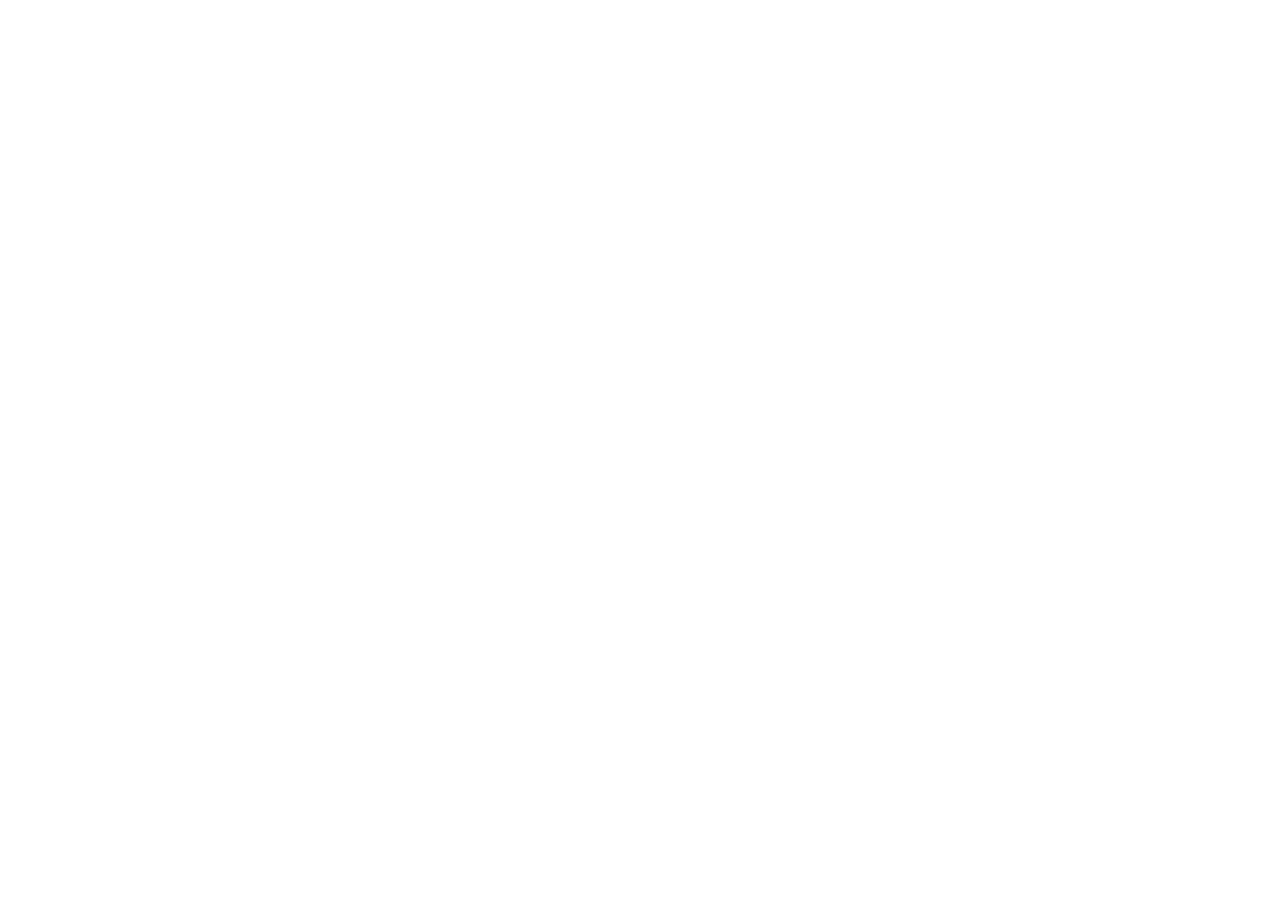
==== harbor-eats/index.html @ 6f7f3127 "Add Harbor Eats to portfolio home (Notion desk v1) Wire segmentId eats from Cora's segment-summary: " ====
<!DOCTYPE html>
<html lang="en">
<head>
<meta charset="utf-8" />
<meta http-equiv="refresh" content="0;url=https://app.notion.com/p/3e582029ae68815594aeda9f52e61044" />
<script>
(function () {
  try {
    if (location.hostname === "elephantharbor.github.io") {
      location.replace(
        "https://console.elephantharbor.com" +
          location.pathname +
          location.search +
          location.hash
      );
      return;
    }
  } catch (e) {}
  location.replace('https://app.notion.com/p/3e582029ae68815594aeda9f52e61044');
})();
</script>
<title>Harbor Eats → Operating Desk</title>
<link rel="canonical" href="https://app.notion.com/p/3e582029ae68815594aeda9f52e61044" />
</head>
<body>
  <p>Harbor Eats desk is Notion-only for v1. <a href="https://app.notion.com/p/3e582029ae68815594aeda9f52e61044">Open the Operating Desk</a>.</p>
</body>
</html>
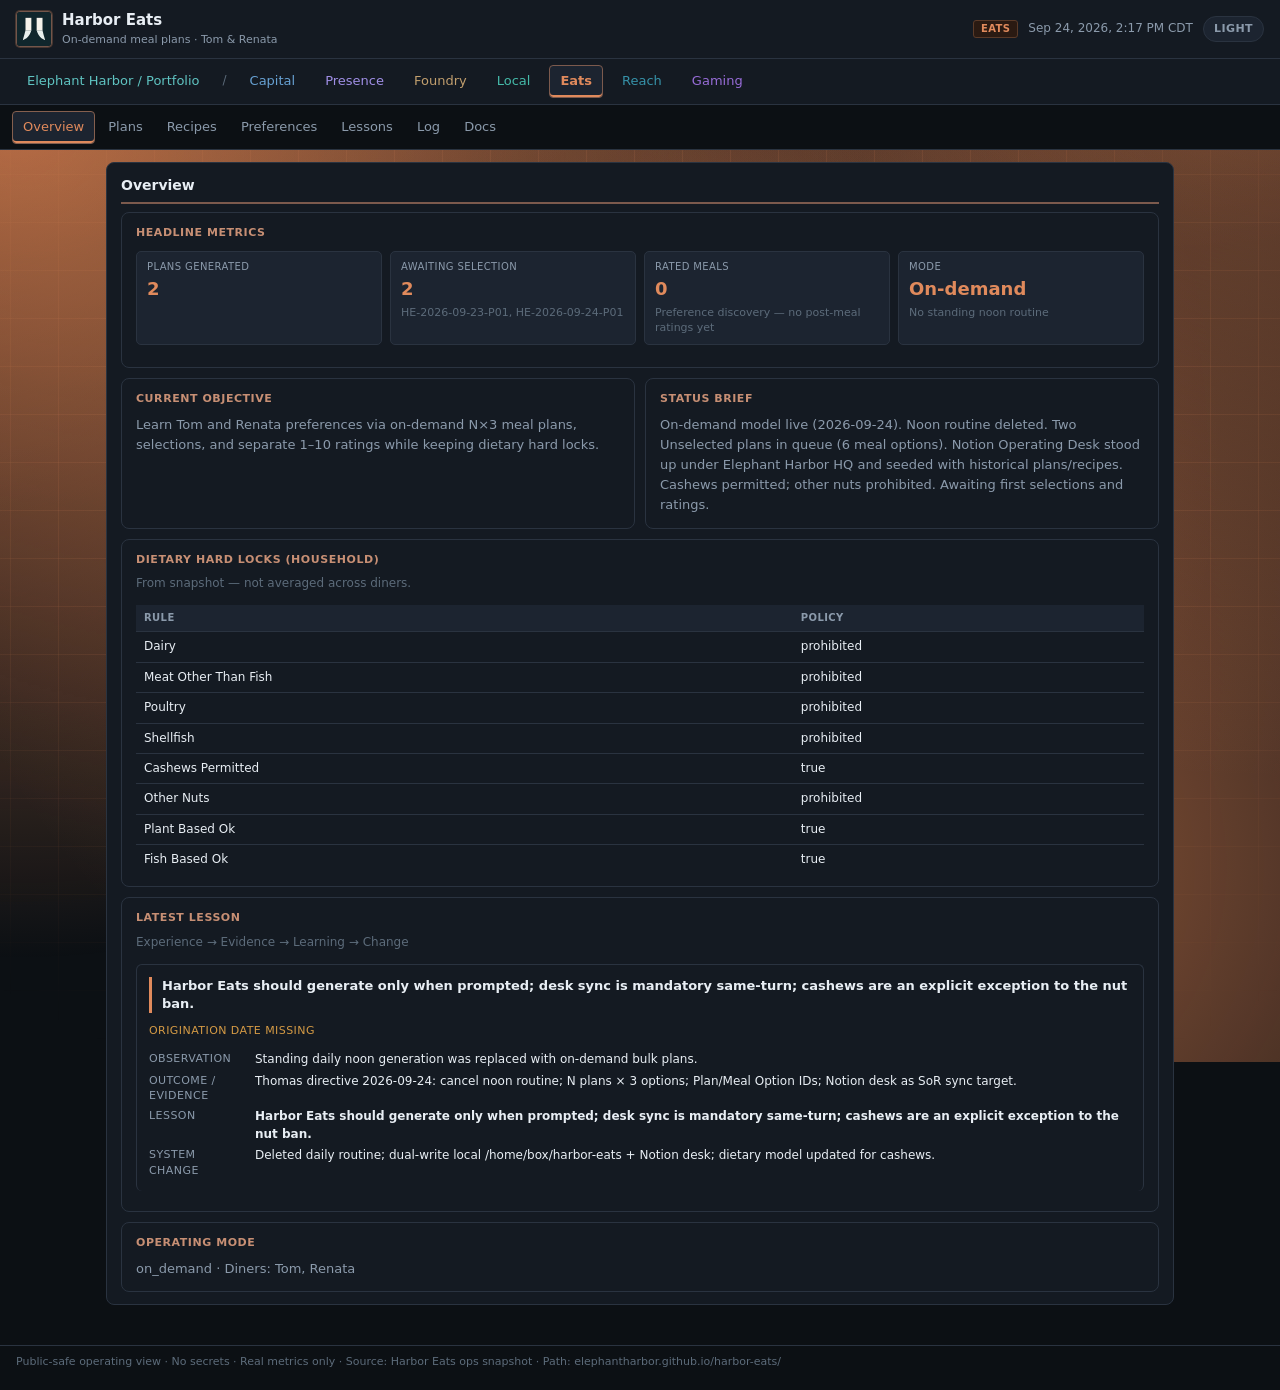
==== commit 5e14579d: "Align Harbor Eats desk surfaces with Capital model Add harbor-eats/ operating desk to the portfolio " ====
--- a/harbor-eats/index.html
+++ b/harbor-eats/index.html
@@ -1,9 +1,8 @@
 <!DOCTYPE html>
 <html lang="en">
 <head>
-<meta charset="utf-8" />
-<meta http-equiv="refresh" content="0;url=https://app.notion.com/p/3e582029ae68815594aeda9f52e61044" />
 <script>
+/* Public github.io → authenticated console (cheap redirect; gate enforces auth) */
 (function () {
   try {
     if (location.hostname === "elephantharbor.github.io") {
@@ -13,16 +12,69 @@
           location.search +
           location.hash
       );
-      return;
     }
   } catch (e) {}
-  location.replace('https://app.notion.com/p/3e582029ae68815594aeda9f52e61044');
 })();
 </script>
-<title>Harbor Eats → Operating Desk</title>
-<link rel="canonical" href="https://app.notion.com/p/3e582029ae68815594aeda9f52e61044" />
+
+  <meta charset="utf-8" />
+  <meta name="viewport" content="width=device-width, initial-scale=1" />
+  <title>Harbor Eats — Operating dashboard</title>
+  <meta name="description" content="Harbor Eats operating dashboard — on-demand meal plans, preferences, and recipes for Tom and Renata." />
+  <link rel="stylesheet" href="../shared/eh-console.css?v=20260926desk1" />
+  <script>(function(){try{var t=localStorage.getItem('eh-console-theme');document.documentElement.setAttribute('data-theme',(t==='light'||t==='dark')?t:'dark');}catch(e){document.documentElement.setAttribute('data-theme','dark');}})();</script>
+  <link rel="stylesheet" href="static/segment.css?v=20260926desk1" />
 </head>
-<body>
-  <p>Harbor Eats desk is Notion-only for v1. <a href="https://app.notion.com/p/3e582029ae68815594aeda9f52e61044">Open the Operating Desk</a>.</p>
+<body class="eh-eats">
+  <header class="topbar">
+    <div class="brand">
+      <span class="mark">HE</span>
+      <div>
+        <h1>Harbor Eats</h1>
+        <p class="sub">On-demand meal plans · Tom &amp; Renata</p>
+      </div>
+    </div>
+    <div class="top-meta">
+      <span class="badge badge-eats">EATS</span>
+      <span class="muted" id="last-updated">—</span>
+    </div>
+  </header>
+
+  <a class="skip-link" href="#app">Skip to content</a>
+  <nav class="wayhome" aria-label="Elephant Harbor">
+    <a data-segment="portfolio" href="https://console.elephantharbor.com/">Elephant Harbor / Portfolio</a>
+    <span class="sep" aria-hidden="true">/</span>
+    <a data-segment="capital" href="https://console.elephantharbor.com/harbor-capital-desk/">Capital</a>
+    <a data-segment="presence" href="https://console.elephantharbor.com/harbor-presence/">Presence</a>
+    <a data-segment="foundry" href="https://console.elephantharbor.com/harbor-foundry/">Foundry</a>
+    <a data-segment="local" href="https://console.elephantharbor.com/harbor-local/">Local</a>
+    <a data-segment="eats" href="https://console.elephantharbor.com/harbor-eats/" class="active" aria-current="page">Eats</a>
+    <a data-segment="reach" href="https://console.elephantharbor.com/harbor-reach/">Reach</a>
+    <a data-segment="gaming" href="https://console.elephantharbor.com/harbor-gaming/">Gaming</a>
+  </nav>
+
+  <nav class="nav" id="nav" aria-label="Primary views">
+    <button type="button" data-view="overview" class="active">Overview</button>
+    <button type="button" data-view="plans">Plans</button>
+    <button type="button" data-view="recipes">Recipes</button>
+    <button type="button" data-view="preferences">Preferences</button>
+    <button type="button" data-view="lessons">Lessons</button>
+    <button type="button" data-view="log">Log</button>
+    <button type="button" data-view="docs">Docs</button>
+  </nav>
+
+  <main id="app">
+    <div class="eh-desk-card"><p class="loading">Loading snapshot…</p></div>
+  </main>
+
+  <footer class="foot">
+    <span>Public-safe operating view · No secrets · Real metrics only · Source: Harbor Eats ops snapshot · Path: elephantharbor.github.io/harbor-eats/</span>
+  </footer>
+
+  <script src="../shared/eh-theme.js?v=20260926desk1"></script>
+  <script src="../shared/eh-session-log.js?v=20260926desk1"></script>
+  <script src="../shared/eh-active-ventures.js?v=20260926desk1"></script>
+
+  <script src="static/app.js?v=20260926desk1"></script>
 </body>
 </html>
--- a/shared/eh-console.css
+++ b/shared/eh-console.css
@@ -0,0 +1,1172 @@
+/* Elephant Harbor operating-console design system
+   Source of truth: elephantharbor.github.io/shared/eh-console.css
+   Segment sites load this file; keep only thin segment accents locally.
+
+   Brand kinship: /brand/tokens.css (Maren steward) — Harbor Ink, Deep Tide,
+   Signal Brass, Canvas, Fog. Console supports dark (default) + light themes.
+   Theme toggle: shared/eh-theme.js (localStorage eh-console-theme).
+   See docs/CONSOLE-THEME.md
+*/
+:root,
+html[data-theme="dark"] {
+  /* Canonical brand primitives */
+  --eh-harbor-ink: #10262C;
+  --eh-deep-tide: #236B6A;
+  --eh-signal-brass: #D49A45;
+  --eh-canvas: #F5F2EA;
+  --eh-fog: #E8EFED;
+
+  /* Dark desk surfaces */
+  --bg: #0c1014;
+  --bg2: #141a22;
+  --bg3: #1c2430;
+  --border: #2a3340;
+  --text: #e8eef4;
+  --muted: #8b9aab;
+  --dim: #5c6b7a;
+
+  --accent: #4a9e9c;
+  --live: #3d9a6a;
+  --warn: var(--eh-signal-brass);
+  --danger: #c45c5c;
+  --ok: #5a9a6e;
+  --paper: var(--eh-signal-brass);
+
+  /* Segment identity (distinctive, readable on dark) */
+  --portfolio: #3db8b4;
+  --capital: #5ba3e0;
+  --presence: #a78bfa;
+  --foundry: #d4a05a;
+  --local: #2ec4a8;
+  --eats: #e08a5c;
+  --reach: #1a8fa8;
+  --gaming: #9b5de5;
+
+  /* Capital markets — related family, mutually distinct */
+  --market-securities: #60a5fa;
+  --market-options: #c084fc;
+  --market-event: #4ade80;
+  --market-crypto: #f59e0b;
+  --market-sports: #38bdf8;
+  --market-cash: #94a3b8;
+
+  --font: "Manrope", "IBM Plex Sans", "Segoe UI", system-ui, sans-serif;
+  --mono: "IBM Plex Mono", "SF Mono", ui-monospace, monospace;
+  --segment: var(--portfolio);
+  --atmosphere: var(--segment);
+  --atmosphere-rgb: 61, 184, 180;
+}
+
+html[data-theme="light"] {
+  --bg: var(--eh-canvas);
+  --bg2: #ffffff;
+  --bg3: var(--eh-fog);
+  --border: color-mix(in srgb, var(--eh-harbor-ink) 14%, transparent);
+  --text: var(--eh-harbor-ink);
+  --muted: color-mix(in srgb, var(--eh-harbor-ink) 62%, white);
+  --dim: color-mix(in srgb, var(--eh-harbor-ink) 48%, white);
+  --accent: var(--eh-deep-tide);
+  --live: #1f7a4d;
+  --danger: #b33b3b;
+  --ok: #2f7a4a;
+  --portfolio: #1a7a76;
+  --capital: #2b6ea8;
+  --presence: #6d4fc4;
+  --foundry: #a67a2e;
+  --local: #0f8f78;
+  --eats: #b85f35;
+  --reach: #2eb8d4;
+  --gaming: #c77dff;
+  --market-securities: #2563eb;
+  --market-options: #7c3aed;
+  --market-event: #15803d;
+  --market-crypto: #b45309;
+  --market-sports: #0284c7;
+  --market-cash: #475569;
+}
+
+/* Segment / market → atmosphere */
+body.eh-portfolio { --segment: var(--portfolio); --atmosphere: var(--portfolio); --atmosphere-rgb: 61, 184, 180; }
+body.eh-capital { --segment: var(--capital); --atmosphere: var(--capital); --atmosphere-rgb: 91, 163, 224; }
+body.eh-presence { --segment: var(--presence); --atmosphere: var(--presence); --atmosphere-rgb: 167, 139, 250; }
+body.eh-foundry { --segment: var(--foundry); --atmosphere: var(--foundry); --atmosphere-rgb: 212, 160, 90; }
+body.eh-local { --segment: var(--local); --atmosphere: var(--local); --atmosphere-rgb: 46, 196, 168; }
+body.eh-eats { --segment: var(--eats); --atmosphere: var(--eats); --atmosphere-rgb: 224, 138, 92; }
+body.eh-reach { --segment: var(--reach); --atmosphere: var(--reach); --atmosphere-rgb: 26, 143, 168; }
+body.eh-gaming { --segment: var(--gaming); --atmosphere: var(--gaming); --atmosphere-rgb: 155, 93, 229; }
+
+body.eh-market-securities { --atmosphere: var(--market-securities); --atmosphere-rgb: 96, 165, 250; --segment: var(--market-securities); }
+body.eh-market-options { --atmosphere: var(--market-options); --atmosphere-rgb: 192, 132, 252; --segment: var(--market-options); }
+body.eh-market-event { --atmosphere: var(--market-event); --atmosphere-rgb: 74, 222, 128; --segment: var(--market-event); }
+body.eh-market-crypto { --atmosphere: var(--market-crypto); --atmosphere-rgb: 245, 158, 11; --segment: var(--market-crypto); }
+body.eh-market-sports { --atmosphere: var(--market-sports); --atmosphere-rgb: 56, 189, 248; --segment: var(--market-sports); }
+body.eh-market-cash { --atmosphere: var(--market-cash); --atmosphere-rgb: 148, 163, 184; --segment: var(--market-cash); }
+
+* { box-sizing: border-box; }
+html, body {
+  margin: 0; padding: 0;
+  background: var(--bg); color: var(--text);
+  font: 13px/1.45 var(--font);
+  min-height: 100%;
+  position: relative;
+}
+body {
+  background:
+    radial-gradient(1200px 600px at 10% -10%, rgba(var(--atmosphere-rgb), 0.28), transparent 55%),
+    radial-gradient(900px 500px at 90% 0%, rgba(var(--atmosphere-rgb), 0.16), transparent 50%),
+    linear-gradient(165deg, color-mix(in srgb, var(--atmosphere) 18%, var(--bg)) 0%, var(--bg) 42%, var(--bg) 100%);
+  background-attachment: fixed;
+}
+body::before,
+body::after {
+  content: "";
+  position: fixed;
+  inset: -18%;
+  pointer-events: none;
+  z-index: 0;
+}
+body::before {
+  opacity: 1;
+  background:
+    radial-gradient(circle at 14% 22%, rgba(var(--atmosphere-rgb), 0.72), transparent 48%),
+    radial-gradient(circle at 86% 10%, rgba(var(--atmosphere-rgb), 0.5), transparent 44%),
+    radial-gradient(circle at 68% 84%, rgba(var(--atmosphere-rgb), 0.58), transparent 50%),
+    radial-gradient(circle at 46% 50%, rgba(var(--atmosphere-rgb), 0.28), transparent 58%);
+  animation: eh-aurora 9s ease-in-out infinite alternate;
+  will-change: transform, opacity;
+  filter: saturate(1.15);
+}
+body::after {
+  opacity: 0.55;
+  background-image:
+    linear-gradient(rgba(var(--atmosphere-rgb), 0.22) 1px, transparent 1px),
+    linear-gradient(90deg, rgba(var(--atmosphere-rgb), 0.22) 1px, transparent 1px);
+  background-size: 48px 48px;
+  mask-image: radial-gradient(ellipse at center, #000 45%, transparent 82%);
+  -webkit-mask-image: radial-gradient(ellipse at center, #000 45%, transparent 82%);
+  animation: eh-drift 18s linear infinite;
+  will-change: transform;
+}
+body > * { position: relative; z-index: 1; }
+@keyframes eh-aurora {
+  0% { transform: translate3d(-6%, 4%, 0) scale(1); opacity: 0.65; }
+  50% { transform: translate3d(8%, -7%, 0) scale(1.18); opacity: 1; }
+  100% { transform: translate3d(-7%, 5%, 0) scale(1.1); opacity: 0.8; }
+}
+@keyframes eh-drift {
+  0% { transform: translate3d(0, 0, 0); }
+  100% { transform: translate3d(48px, 48px, 0); }
+}
+@media (prefers-reduced-motion: reduce) {
+  body::before,
+  body::after { animation: none; opacity: 0.35; }
+}
+a { color: var(--accent); text-decoration: none; }
+a:hover { text-decoration: underline; }
+a:focus-visible, button:focus-visible {
+  outline: 2px solid var(--accent);
+  outline-offset: 2px;
+}
+button { font: inherit; cursor: pointer; }
+
+.topbar {
+  display: flex; justify-content: space-between; align-items: center; gap: 12px;
+  padding: 10px 16px; border-bottom: 1px solid var(--border); background: var(--bg2);
+}
+.brand { display: flex; gap: 10px; align-items: center; min-width: 0; }
+.mark {
+  width: 32px; height: 32px; display: grid; place-items: center; flex: 0 0 auto;
+  background: var(--bg3); border: 1px solid var(--border); border-radius: 4px;
+  font-weight: 700; letter-spacing: 0.04em; color: var(--segment); font-size: 12px;
+  text-decoration: none;
+}
+.topbar h1 { margin: 0; font-size: 15px; font-weight: 600; }
+.sub, .muted { margin: 0; color: var(--muted); font-size: 12px; }
+.dim { color: var(--dim); }
+.updated, .top-meta { color: var(--dim); font-size: 12px; display: flex; gap: 10px; align-items: center; }
+
+/* Cross-portfolio way-home */
+.wayhome {
+  display: flex; flex-wrap: wrap; gap: 2px; align-items: center;
+  padding: 6px 12px; border-bottom: 1px solid var(--border); background: var(--bg);
+  position: sticky; top: 0; z-index: 20;
+}
+.wayhome a {
+  color: var(--muted); padding: 6px 10px; border-radius: 4px; border: 1px solid transparent;
+  font-size: 13px;
+}
+.wayhome a:hover { color: var(--text); background: var(--bg2); text-decoration: none; }
+.wayhome a.active {
+  color: var(--text); background: var(--bg3); border-color: color-mix(in srgb, var(--segment) 45%, var(--border));
+  box-shadow: inset 0 -2px 0 var(--segment);
+}
+.wayhome a[data-segment="capital"], .wayhome a[href*="harbor-capital"] { color: color-mix(in srgb, var(--capital) 75%, var(--muted)); }
+.wayhome a[data-segment="presence"], .wayhome a[href*="harbor-presence"] { color: color-mix(in srgb, var(--presence) 75%, var(--muted)); }
+.wayhome a[data-segment="foundry"], .wayhome a[href*="harbor-foundry"] { color: color-mix(in srgb, var(--foundry) 75%, var(--muted)); }
+.wayhome a[data-segment="local"], .wayhome a[href*="harbor-local"], .wayhome a[href="#local"] { color: color-mix(in srgb, var(--local) 75%, var(--muted)); }
+.wayhome a[data-segment="eats"], .wayhome a[href*="harbor-eats"] { color: color-mix(in srgb, var(--eats) 75%, var(--muted)); }
+.wayhome a[data-segment="reach"], .wayhome a[href*="harbor-reach"] { color: color-mix(in srgb, var(--reach) 75%, var(--muted)); }
+.wayhome a[data-segment="gaming"], .wayhome a[href*="harbor-gaming"] { color: color-mix(in srgb, var(--gaming) 75%, var(--muted)); }
+.wayhome a[data-segment="portfolio"], .wayhome a.active[href="/"], .wayhome a.active[href="./"] {
+  color: color-mix(in srgb, var(--portfolio) 80%, var(--text));
+}
+.wayhome .sep { color: var(--dim); padding: 0 4px; font-size: 12px; }
+
+/* In-app primary nav (buttons or links) */
+.nav {
+  display: flex; flex-wrap: wrap; gap: 2px; padding: 6px 12px;
+  border-bottom: 1px solid var(--border); background: var(--bg);
+}
+.nav button, .nav > a {
+  background: transparent; border: 1px solid transparent; color: var(--muted);
+  padding: 6px 10px; border-radius: 4px; font-size: 13px;
+}
+.nav button:hover, .nav > a:hover {
+  color: var(--text); background: var(--bg2); text-decoration: none;
+}
+.nav button.active, .nav > a.active {
+  color: var(--text); background: var(--bg3); border-color: var(--border);
+}
+
+main { padding: 12px 16px 40px; max-width: 1280px; margin: 0 auto; }
+.foot {
+  border-top: 1px solid var(--border); padding: 8px 16px;
+  color: var(--dim); font-size: 11px; max-width: 1280px; margin: 0 auto 12px;
+}
+
+.badge {
+  display: inline-block; padding: 1px 7px; border-radius: 3px; font-size: 11px;
+  border: 1px solid var(--border); color: var(--muted); white-space: nowrap;
+}
+.badge-operating, .badge-building, .badge-live, .badge.active {
+  color: var(--live); border-color: #2d5a42; background: #14241c;
+}
+.badge-waiting, .badge.warn {
+  color: var(--warn); border-color: #5a4020; background: #241a10;
+}
+.badge-paused, .badge-closed { color: var(--dim); }
+.badge-capital { color: var(--capital); border-color: #3a5a78; }
+.badge-presence { color: var(--presence); border-color: #4a3a68; }
+.badge-foundry { color: var(--foundry); border-color: #5a4020; }
+.badge-local { color: var(--local); border-color: #2a5a50; }
+.badge-eats { color: var(--eats); border-color: #5a3a28; }
+.badge-reach { color: var(--reach); border-color: #2a5058; }
+.badge-gaming { color: var(--gaming); border-color: #4a3560; }
+.badge-portfolio { color: var(--portfolio); border-color: #2a5a58; }
+.badge-paper { color: var(--paper); border-color: #5a4a20; background: #241e10; }
+
+.card, .tile, .attention, .note, .stat, .empty, .callout {
+  border: 1px solid var(--border); border-radius: 8px; background: var(--bg2);
+  padding: 12px 14px;
+}
+
+/* —— Desk surface primitives (Harbor Capital card model) ——
+   Readable desk content must sit on opaque var(--bg2), never on the atmosphere grid.
+   Adopters: segment desks (Eats, Gaming, Reach, …). See docs/NEW-SEGMENT-DESK.md */
+.eh-desk-view {
+  display: flex;
+  flex-direction: column;
+  gap: 10px;
+}
+.eh-desk-panel,
+.eh-desk-card {
+  border: 1px solid var(--border);
+  border-radius: 8px;
+  background: var(--bg2);
+  padding: 12px 14px;
+}
+.eh-desk-panel__title,
+.eh-desk-card__title {
+  margin: 0 0 8px;
+  font-size: 14px;
+  font-weight: 650;
+  color: var(--text);
+}
+.eh-desk-panel__help,
+.eh-desk-card__help {
+  margin: 0 0 12px;
+  font-size: 12px;
+  color: var(--muted);
+  max-width: 72ch;
+}
+.eh-desk-panel__body,
+.eh-desk-card__body {
+  display: flex;
+  flex-direction: column;
+  gap: 10px;
+}
+.eh-desk-card--inset {
+  background: var(--bg3);
+}
+.eh-desk-table-wrap,
+.card.table-wrap {
+  overflow-x: auto;
+  -webkit-overflow-scrolling: touch;
+  margin-top: 4px;
+}
+table.data,
+table.eh-desk-table {
+  width: 100%;
+  border-collapse: collapse;
+  font-size: 13px;
+}
+table.data th,
+table.data td,
+table.eh-desk-table th,
+table.eh-desk-table td {
+  padding: 8px 12px;
+  text-align: left;
+  vertical-align: top;
+  border-bottom: 1px solid var(--border);
+}
+table.data th,
+table.eh-desk-table th {
+  font-size: 11px;
+  font-weight: 650;
+  letter-spacing: 0.04em;
+  text-transform: uppercase;
+  color: var(--dim);
+  background: var(--bg3);
+  white-space: nowrap;
+}
+table.data tbody tr:last-child td,
+table.eh-desk-table tbody tr:last-child td {
+  border-bottom: none;
+}
+table.data tbody tr:hover td,
+table.eh-desk-table tbody tr:hover td {
+  background: color-mix(in srgb, var(--segment, var(--accent)) 6%, transparent);
+}
+.eh-desk-empty {
+  padding: 18px 14px;
+  text-align: center;
+  color: var(--muted);
+  font-size: 13px;
+  border: 1px dashed var(--border);
+  border-radius: 8px;
+  background: var(--bg2);
+}
+.eh-desk-empty strong {
+  display: block;
+  color: var(--text);
+  margin-bottom: 4px;
+}
+.callout.info { border-color: #3a5a78; }
+.callout.warn { border-color: #5a4020; }
+.section-title {
+  margin: 20px 0 8px; font-size: 12px; letter-spacing: 0.06em;
+  text-transform: uppercase; color: var(--dim); font-weight: 600;
+}
+.section-help { margin: 0 0 10px; color: var(--muted); font-size: 13px; max-width: 72ch; }
+.lede { font-size: 15px; font-weight: 600; margin: 0 0 6px; }
+.intro, .plain { color: var(--muted); max-width: 72ch; }
+
+.kpi-row, .stats, .grid {
+  display: grid; gap: 10px;
+  grid-template-columns: repeat(auto-fit, minmax(140px, 1fr));
+}
+.kpi, .stat {
+  border: 1px solid var(--border); background: var(--bg2); border-radius: 6px; padding: 10px 12px;
+}
+.kpi .label, .stat .k {
+  color: var(--dim); font-size: 11px; text-transform: uppercase; letter-spacing: 0.05em;
+}
+.kpi .val, .stat .v { font-size: 18px; font-weight: 600; margin-top: 2px; }
+.kpi .hint { color: var(--dim); font-size: 11px; margin-top: 2px; }
+
+.btn {
+  display: inline-block; padding: 7px 11px; border-radius: 4px;
+  border: 1px solid var(--border); background: var(--bg3); color: var(--text); font-size: 13px;
+}
+.btn:hover { border-color: var(--accent); text-decoration: none; }
+.btn.primary { border-color: #3a5a78; background: #1a2836; color: var(--accent); }
+.btn.ghost { color: var(--muted); }
+
+.attention.empty { color: var(--dim); }
+.attention.hot { border-color: var(--warn); }
+.loading { color: var(--muted); }
+.error { color: var(--danger); }
+
+.skip-link {
+  position: absolute; left: -999px; top: 0; background: var(--bg3); color: var(--text);
+  padding: 8px 12px; z-index: 100;
+}
+.skip-link:focus { left: 8px; top: 8px; }
+
+@media (max-width: 520px) {
+  .topbar { flex-wrap: wrap; }
+  .updated { white-space: normal; }
+}
+
+/* Next Up (scheduled routines) */
+.next-up {
+  border: 1px solid var(--border); border-radius: 8px; background: var(--bg2);
+  padding: 12px 14px; margin: 0 0 14px;
+}
+.next-up h2, .next-up .next-up-title {
+  margin: 0 0 8px; font-size: 12px; letter-spacing: 0.06em;
+  text-transform: uppercase; color: var(--dim); font-weight: 600;
+}
+.next-up .next-up-help { margin: -4px 0 10px; color: var(--muted); font-size: 12px; }
+.next-up.empty .next-up-empty { color: var(--dim); font-size: 13px; margin: 0; }
+.next-up ol {
+  list-style: none; margin: 0; padding: 0; display: grid; gap: 8px;
+}
+.next-up li {
+  display: grid; grid-template-columns: 1fr auto; gap: 4px 12px;
+  border-top: 1px solid var(--border); padding-top: 8px;
+}
+.next-up li:first-child { border-top: none; padding-top: 0; }
+.next-up .nu-title { font-size: 13px; font-weight: 550; color: var(--text); }
+.next-up .nu-meta { font-size: 12px; color: var(--muted); grid-column: 1 / -1; }
+.next-up .nu-when {
+  font-size: 12px; color: var(--accent); font-variant-numeric: tabular-nums;
+  white-space: nowrap; text-align: right;
+}
+.next-up .nu-area {
+  display: inline-block; font-size: 11px; color: var(--dim);
+  border: 1px solid var(--border); border-radius: 3px; padding: 1px 6px; margin-right: 6px;
+}
+@media (max-width: 520px) {
+  .next-up li { grid-template-columns: 1fr; }
+  .next-up .nu-when { text-align: left; }
+}
+
+/* —— Session Log (Capital layout — portfolio standard) —— */
+.session-log {
+  margin: 12px 0 18px;
+  padding: 14px 16px;
+  border: 1px solid var(--border);
+  border-radius: 6px;
+  background: var(--bg2);
+}
+.session-log h2, .session-log .session-log-title {
+  margin: 0 0 6px;
+  font-size: 13px;
+  font-weight: 600;
+  letter-spacing: 0.02em;
+  text-transform: uppercase;
+  color: var(--muted);
+}
+.session-log .session-log-help {
+  margin: 0 0 14px;
+  color: var(--dim);
+  font-size: 12px;
+}
+.session-log.empty .session-log-empty {
+  margin: 0;
+  color: var(--dim);
+  font-size: 13px;
+}
+.session-log ol {
+  list-style: none;
+  margin: 0;
+  padding: 0;
+}
+.session-log li {
+  display: block;
+  padding: 14px 0;
+  border-top: 1px solid var(--border);
+  background: transparent;
+  border-left: none;
+  box-shadow: none;
+}
+.session-log li:first-child { border-top: none; padding-top: 0; }
+.session-log .sl-head {
+  display: flex;
+  flex-wrap: nowrap;
+  align-items: baseline;
+  justify-content: space-between;
+  gap: 16px 24px;
+  margin-bottom: 6px;
+}
+.session-log .sl-when {
+  flex: 0 0 auto;
+  font-size: 12px;
+  color: var(--accent);
+  font-variant-numeric: tabular-nums;
+  white-space: nowrap;
+  line-height: 1.35;
+}
+.session-log .sl-actor {
+  flex: 1 1 auto;
+  text-align: right;
+  font-size: 12px;
+  color: var(--muted);
+  white-space: nowrap;
+  overflow: hidden;
+  text-overflow: ellipsis;
+}
+.session-log .sl-summary {
+  display: block;
+  font-size: 13px;
+  font-weight: 550;
+  color: var(--text);
+  line-height: 1.45;
+  margin: 0 0 4px;
+}
+.session-log .sl-desk {
+  display: block;
+  font-size: 12px;
+  color: var(--muted);
+  line-height: 1.4;
+}
+.session-log .sl-lesson {
+  display: block;
+  font-size: 12px;
+  color: var(--dim);
+  margin-top: 2px;
+}
+@media (max-width: 640px) {
+  .session-log .sl-head { flex-wrap: wrap; }
+  .session-log .sl-actor { text-align: left; white-space: normal; }
+}
+
+/* Lesson origination date */
+.lesson .origination, .lesson-origination {
+  display: inline-block;
+  margin: 0 0 8px;
+  font-size: 11px;
+  letter-spacing: 0.04em;
+  text-transform: uppercase;
+  color: var(--dim);
+  font-variant-numeric: tabular-nums;
+}
+.lesson .origination.missing, .lesson-origination.missing {
+  color: var(--warn);
+}
+
+
+/* —— Theme toggle —— */
+.eh-theme-toggle {
+  appearance: none;
+  border: 1px solid var(--border);
+  background: var(--bg3);
+  color: var(--muted);
+  border-radius: 999px;
+  padding: 4px 10px;
+  font-size: 11px;
+  font-weight: 650;
+  letter-spacing: 0.04em;
+  text-transform: uppercase;
+  cursor: pointer;
+  white-space: nowrap;
+}
+.eh-theme-toggle:hover {
+  color: var(--text);
+  border-color: color-mix(in srgb, var(--segment) 50%, var(--border));
+}
+.eh-theme-toggle:focus-visible {
+  outline: 2px solid var(--segment);
+  outline-offset: 2px;
+}
+.top-meta, .updated {
+  display: flex;
+  gap: 10px;
+  align-items: center;
+  flex-wrap: wrap;
+}
+
+/* —— Segment tiles (aggregate pages) —— */
+.tile {
+  border-top: 3px solid var(--border);
+  box-shadow: inset 0 0 0 1px transparent;
+  background:
+    linear-gradient(180deg, color-mix(in srgb, var(--tile-accent, var(--border)) 14%, var(--bg2)) 0%, var(--bg2) 48%),
+    var(--bg2);
+}
+.tile[data-segment="capital"], .tile.seg-capital { --tile-accent: var(--capital); border-top-color: var(--capital); }
+.tile[data-segment="presence"], .tile.seg-presence { --tile-accent: var(--presence); border-top-color: var(--presence); }
+.tile[data-segment="foundry"], .tile.seg-foundry { --tile-accent: var(--foundry); border-top-color: var(--foundry); }
+.tile[data-segment="local"], .tile.seg-local { --tile-accent: var(--local); border-top-color: var(--local); }
+.tile[data-segment="eats"], .tile.seg-eats { --tile-accent: var(--eats); border-top-color: var(--eats); }
+.tile[data-segment="reach"], .tile.seg-reach { --tile-accent: var(--reach); border-top-color: var(--reach); }
+.tile[data-segment="gaming"], .tile.seg-gaming { --tile-accent: var(--gaming); border-top-color: var(--gaming); }
+.tile[data-segment="portfolio"], .tile.seg-portfolio { --tile-accent: var(--portfolio); border-top-color: var(--portfolio); }
+
+.mark {
+  border-color: color-mix(in srgb, var(--segment) 40%, var(--border));
+  box-shadow: 0 0 0 1px color-mix(in srgb, var(--segment) 25%, transparent);
+}
+
+.nav button.active, .nav > a.active {
+  border-color: color-mix(in srgb, var(--segment) 40%, var(--border));
+  box-shadow: inset 0 -2px 0 var(--segment);
+}
+
+/* Capital market subnav / cards */
+.markets-subnav button.active,
+.nav button[data-view^="market-"].active {
+  color: var(--text);
+  border-color: color-mix(in srgb, var(--atmosphere) 50%, var(--border));
+  box-shadow: inset 0 -2px 0 var(--atmosphere);
+}
+.market-accent-securities, [data-market="securities"] { --tile-accent: var(--market-securities); border-top-color: var(--market-securities); }
+.market-accent-options, [data-market="options"] { --tile-accent: var(--market-options); border-top-color: var(--market-options); }
+.market-accent-event, [data-market="event"] { --tile-accent: var(--market-event); border-top-color: var(--market-event); }
+.market-accent-crypto, [data-market="crypto"] { --tile-accent: var(--market-crypto); border-top-color: var(--market-crypto); }
+.market-accent-sports, [data-market="sports"] { --tile-accent: var(--market-sports); border-top-color: var(--market-sports); }
+
+html[data-theme="light"] body {
+  background:
+    radial-gradient(1000px 520px at 8% -8%, rgba(var(--atmosphere-rgb), 0.18), transparent 55%),
+    radial-gradient(800px 420px at 92% 0%, rgba(var(--atmosphere-rgb), 0.10), transparent 50%),
+    linear-gradient(165deg, color-mix(in srgb, var(--atmosphere) 10%, var(--eh-canvas)) 0%, var(--eh-canvas) 40%, var(--eh-canvas) 100%);
+}
+html[data-theme="light"] .card,
+html[data-theme="light"] .tile,
+html[data-theme="light"] .attention,
+html[data-theme="light"] .next-up,
+html[data-theme="light"] .session-log,
+html[data-theme="light"] .eh-desk-panel,
+html[data-theme="light"] .eh-desk-card,
+html[data-theme="light"] .eh-desk-empty {
+  background: var(--bg2);
+  border: 1px solid var(--border);
+  box-shadow: 0 1px 2px rgba(16, 38, 44, 0.06);
+}
+
+
+/* —— Shared Lessons (Capital layout; segment color via --segment) —— */
+.stack { display: flex; flex-direction: column; gap: 10px; }
+.lesson {
+  border-bottom: 1px solid var(--border);
+  padding: 12px 0 14px;
+}
+.lesson:last-child { border-bottom: 0; }
+.lesson .conclusion {
+  font-size: 14px;
+  font-weight: 650;
+  color: var(--text);
+  margin: 0 0 8px;
+  line-height: 1.35;
+  border-left: 3px solid var(--segment);
+  padding-left: 10px;
+}
+.lesson .id {
+  font-family: var(--mono);
+  color: var(--segment);
+  font-weight: 650;
+  font-size: 12px;
+}
+.lesson .row {
+  display: grid;
+  grid-template-columns: 120px 1fr;
+  gap: 6px;
+  margin-top: 5px;
+}
+.lesson .row .k {
+  color: var(--muted);
+  font-size: 11px;
+  text-transform: uppercase;
+  letter-spacing: 0.04em;
+}
+.lesson .row .v { font-size: 12px; color: var(--text); }
+.lesson-card-wrap, .lessons-panel .card {
+  border-top: 2px solid var(--segment);
+}
+
+/* Official Harbor Gate mark in topbar */
+.mark.eh-logo {
+  width: 36px;
+  height: 36px;
+  padding: 0;
+  border: 1px solid color-mix(in srgb, var(--segment) 40%, var(--border));
+  background: var(--bg3);
+  overflow: hidden;
+}
+.mark.eh-logo img {
+  width: 100%;
+  height: 100%;
+  display: block;
+  object-fit: contain;
+}
+html[data-theme="dark"] .mark.eh-logo { background: #0a1214; }
+html[data-theme="light"] .mark.eh-logo { background: var(--eh-canvas); }
+
+/* Trial clock banner */
+.trial-clock {
+  margin: 0 0 14px;
+  padding: 12px 14px;
+  border-radius: 8px;
+  border: 1px solid color-mix(in srgb, var(--eh-signal-brass) 55%, var(--border));
+  background:
+    linear-gradient(90deg, color-mix(in srgb, var(--eh-signal-brass) 22%, var(--bg2)), var(--bg2));
+  display: flex;
+  flex-wrap: wrap;
+  gap: 8px 16px;
+  align-items: baseline;
+  justify-content: space-between;
+}
+.trial-clock .tc-label {
+  font-size: 11px;
+  letter-spacing: 0.08em;
+  text-transform: uppercase;
+  color: var(--eh-signal-brass);
+  font-weight: 700;
+}
+.trial-clock .tc-days {
+  font-size: 22px;
+  font-weight: 750;
+  color: var(--text);
+  font-variant-numeric: tabular-nums;
+}
+.trial-clock .tc-meta { font-size: 12px; color: var(--muted); }
+.trial-clock.urgent {
+  border-color: var(--danger);
+  background: linear-gradient(90deg, color-mix(in srgb, var(--danger) 25%, var(--bg2)), var(--bg2));
+}
+.trial-clock.urgent .tc-label { color: var(--danger); }
+
+/* Color discipline helpers */
+.seg-accent { color: var(--segment); }
+.seg-rule { border-left: 3px solid var(--segment); padding-left: 10px; }
+.kpi .val { color: var(--segment); }
+
+/* —— Active Ventures (V1) —— */
+.active-ventures { margin: 0 0 18px; }
+.av-stack { display: flex; flex-direction: column; gap: 10px; }
+.av-card {
+  background: var(--bg2);
+  border: 1px solid var(--border);
+  border-radius: 8px;
+  border-left: 3px solid var(--segment, var(--accent));
+  padding: 12px 14px;
+}
+.av-head { display: flex; flex-wrap: wrap; gap: 8px 12px; align-items: baseline; justify-content: space-between; }
+.av-head h3 { margin: 0; font-size: 15px; font-weight: 650; color: var(--text); }
+.av-status {
+  font-size: 11px; text-transform: uppercase; letter-spacing: 0.04em;
+  color: var(--segment, var(--accent));
+  border: 1px solid color-mix(in srgb, var(--segment, var(--accent)) 45%, var(--border));
+  border-radius: 3px; padding: 2px 6px; white-space: nowrap;
+}
+.av-sub { margin: 4px 0 0; font-size: 11px; color: var(--dim); text-transform: uppercase; letter-spacing: 0.04em; }
+.av-desc { margin: 8px 0 0; font-size: 13px; color: var(--muted); line-height: 1.45; max-width: 72ch; }
+.av-meta {
+  display: grid; grid-template-columns: repeat(2, minmax(0, 1fr)); gap: 8px 14px;
+  margin: 10px 0 0; padding: 0;
+}
+.av-meta .av-span { grid-column: 1 / -1; }
+.av-meta dt {
+  margin: 0; font-size: 10px; text-transform: uppercase; letter-spacing: 0.04em; color: var(--dim);
+}
+.av-meta dd { margin: 2px 0 0; font-size: 12px; color: var(--text); }
+.av-foot {
+  display: flex; flex-wrap: wrap; gap: 8px 14px; align-items: center; justify-content: space-between;
+  margin-top: 10px; padding-top: 8px; border-top: 1px solid var(--border);
+}
+.av-link { font-size: 12px; font-weight: 650; color: var(--segment, var(--accent)); text-decoration: none; }
+.av-link:hover { text-decoration: underline; }
+.av-updated { font-size: 11px; color: var(--dim); }
+
+.av-stamps { display: flex; flex-wrap: wrap; gap: 6px; margin: 8px 0 0; }
+.av-stamp {
+  display: inline-flex; align-items: center;
+  font-size: 10px; font-weight: 650; letter-spacing: 0.04em; text-transform: uppercase;
+  padding: 2px 7px; border-radius: 999px; border: 1px solid transparent;
+  line-height: 1.3; white-space: nowrap;
+}
+.av-stamp-segment.av-segment-capital,
+.av-stamp-segment[data-segment="capital"] {
+  color: var(--capital);
+  border-color: color-mix(in srgb, var(--capital) 45%, var(--border));
+  background: color-mix(in srgb, var(--capital) 14%, transparent);
+}
+.av-stamp-segment.av-segment-presence,
+.av-stamp-segment[data-segment="presence"] {
+  color: var(--presence);
+  border-color: color-mix(in srgb, var(--presence) 45%, var(--border));
+  background: color-mix(in srgb, var(--presence) 14%, transparent);
+}
+.av-stamp-segment.av-segment-foundry,
+.av-stamp-segment[data-segment="foundry"] {
+  color: var(--foundry);
+  border-color: color-mix(in srgb, var(--foundry) 45%, var(--border));
+  background: color-mix(in srgb, var(--foundry) 14%, transparent);
+}
+.av-stamp-segment.av-segment-local,
+.av-stamp-segment[data-segment="local"] {
+  color: var(--local);
+  border-color: color-mix(in srgb, var(--local) 45%, var(--border));
+  background: color-mix(in srgb, var(--local) 14%, transparent);
+}
+.av-stamp-segment.av-segment-reach,
+.av-stamp-segment[data-segment="reach"] {
+  color: var(--reach);
+  border-color: color-mix(in srgb, var(--reach) 45%, var(--border));
+  background: color-mix(in srgb, var(--reach) 14%, transparent);
+}
+.av-stamp-segment.av-segment-gaming,
+.av-stamp-segment[data-segment="gaming"] {
+  color: var(--gaming);
+  border-color: color-mix(in srgb, var(--gaming) 45%, var(--border));
+  background: color-mix(in srgb, var(--gaming) 14%, transparent);
+}
+.av-stamp-segment.av-segment-portfolio,
+.av-stamp-segment[data-segment="portfolio"] {
+  color: var(--portfolio);
+  border-color: color-mix(in srgb, var(--portfolio) 45%, var(--border));
+  background: color-mix(in srgb, var(--portfolio) 14%, transparent);
+}
+.av-stamp-market.av-market-securities,
+.av-stamp-market[data-market="securities"] {
+  color: var(--market-securities);
+  border-color: color-mix(in srgb, var(--market-securities) 45%, var(--border));
+  background: color-mix(in srgb, var(--market-securities) 14%, transparent);
+}
+.av-stamp-market.av-market-options,
+.av-stamp-market[data-market="options"] {
+  color: var(--market-options);
+  border-color: color-mix(in srgb, var(--market-options) 45%, var(--border));
+  background: color-mix(in srgb, var(--market-options) 14%, transparent);
+}
+.av-stamp-market.av-market-event,
+.av-stamp-market[data-market="event"] {
+  color: var(--market-event);
+  border-color: color-mix(in srgb, var(--market-event) 45%, var(--border));
+  background: color-mix(in srgb, var(--market-event) 14%, transparent);
+}
+.av-stamp-market.av-market-crypto,
+.av-stamp-market[data-market="crypto"] {
+  color: var(--market-crypto);
+  border-color: color-mix(in srgb, var(--market-crypto) 45%, var(--border));
+  background: color-mix(in srgb, var(--market-crypto) 14%, transparent);
+}
+.av-stamp-market.av-market-sports,
+.av-stamp-market[data-market="sports"] {
+  color: var(--market-sports);
+  border-color: color-mix(in srgb, var(--market-sports) 45%, var(--border));
+  background: color-mix(in srgb, var(--market-sports) 14%, transparent);
+}
+.av-stamp-market.av-market-cash,
+.av-stamp-market[data-market="cash"] {
+  color: var(--market-cash);
+  border-color: color-mix(in srgb, var(--market-cash) 45%, var(--border));
+  background: color-mix(in srgb, var(--market-cash) 14%, transparent);
+}
+.av-card.av-accent-segment-capital { border-left-color: var(--capital); }
+.av-card.av-accent-segment-presence { border-left-color: var(--presence); }
+.av-card.av-accent-segment-foundry { border-left-color: var(--foundry); }
+.av-card.av-accent-segment-local { border-left-color: var(--local); }
+.av-card.av-accent-segment-reach { border-left-color: var(--reach); }
+.av-card.av-accent-segment-gaming { border-left-color: var(--gaming); }
+.av-card.av-accent-segment-portfolio { border-left-color: var(--portfolio); }
+.av-card.av-accent-market-securities { border-left-color: var(--market-securities); }
+.av-card.av-accent-market-options { border-left-color: var(--market-options); }
+.av-card.av-accent-market-event { border-left-color: var(--market-event); }
+.av-card.av-accent-market-crypto { border-left-color: var(--market-crypto); }
+.av-card.av-accent-market-sports { border-left-color: var(--market-sports); }
+.av-card.av-accent-market-cash { border-left-color: var(--market-cash); }
+
+@media (max-width: 640px) {
+  .av-meta { grid-template-columns: 1fr; }
+}
+html[data-theme="light"] .av-card {
+  background: var(--bg2);
+  box-shadow: 0 1px 2px rgba(16, 38, 44, 0.06);
+}
+
+/* —— Learning desk (V0) —— */
+.learning-desk { margin: 0 0 18px; }
+.lrn-stack { display: flex; flex-direction: column; gap: 8px; }
+.lrn-card {
+  background: var(--bg2);
+  border: 1px solid var(--border);
+  border-radius: 8px;
+  border-left: 3px solid var(--segment, var(--accent));
+  overflow: hidden;
+}
+.lrn-card[open] { border-color: color-mix(in srgb, var(--segment, var(--accent)) 35%, var(--border)); }
+.lrn-summary {
+  display: grid;
+  grid-template-columns: minmax(0, 1.4fr) auto auto minmax(0, 1fr);
+  gap: 6px 10px;
+  align-items: start;
+  padding: 10px 12px;
+  cursor: pointer;
+  list-style: none;
+  font-size: 12px;
+  line-height: 1.4;
+}
+.lrn-summary::-webkit-details-marker { display: none; }
+.lrn-summary::before {
+  content: "▸";
+  grid-column: 1;
+  grid-row: 1 / span 4;
+  align-self: start;
+  margin-right: 2px;
+  color: var(--dim);
+  font-size: 11px;
+  transition: transform 0.15s ease;
+}
+.lrn-card[open] .lrn-summary::before { transform: rotate(90deg); }
+.lrn-title {
+  grid-column: 1 / -1;
+  font-size: 14px;
+  font-weight: 650;
+  color: var(--text);
+  padding-left: 14px;
+}
+.lrn-pill {
+  display: inline-flex;
+  align-items: center;
+  font-size: 10px;
+  font-weight: 650;
+  letter-spacing: 0.04em;
+  text-transform: uppercase;
+  padding: 2px 7px;
+  border-radius: 999px;
+  border: 1px solid var(--border);
+  white-space: nowrap;
+}
+.lrn-status { border-color: color-mix(in srgb, var(--accent) 45%, var(--border)); color: var(--accent); }
+.lrn-status-candidate { color: var(--warn); border-color: color-mix(in srgb, var(--warn) 45%, var(--border)); }
+.lrn-status-testing { color: var(--accent); }
+.lrn-status-confirmed { color: var(--ok); border-color: color-mix(in srgb, var(--ok) 45%, var(--border)); }
+.lrn-status-institutionalized { color: var(--ok); background: color-mix(in srgb, var(--ok) 12%, transparent); }
+.lrn-status-weakening { color: var(--warn); }
+.lrn-status-superseded,
+.lrn-status-rejected { color: var(--dim); text-decoration: line-through; }
+.lrn-segment {
+  color: var(--segment, var(--accent));
+  border-color: color-mix(in srgb, var(--segment, var(--accent)) 45%, var(--border));
+  background: color-mix(in srgb, var(--segment, var(--accent)) 10%, transparent);
+}
+.lrn-owner { grid-column: 1 / -1; padding-left: 14px; color: var(--muted); font-size: 11px; }
+.lrn-change {
+  grid-column: 1 / -1;
+  padding-left: 14px;
+  color: var(--text);
+  font-size: 12px;
+  max-width: 72ch;
+}
+.lrn-review,
+.lrn-primitive {
+  padding-left: 14px;
+  color: var(--dim);
+  font-size: 11px;
+}
+.lrn-body {
+  padding: 0 12px 12px;
+  border-top: 1px solid var(--border);
+  margin-top: 0;
+}
+.lrn-meta {
+  display: grid;
+  grid-template-columns: repeat(2, minmax(0, 1fr));
+  gap: 8px 14px;
+  margin: 10px 0 0;
+  padding: 0;
+}
+.lrn-meta dt {
+  margin: 0;
+  font-size: 10px;
+  text-transform: uppercase;
+  letter-spacing: 0.04em;
+  color: var(--dim);
+}
+.lrn-meta dd {
+  margin: 2px 0 0;
+  font-size: 12px;
+  color: var(--text);
+  line-height: 1.45;
+}
+.lrn-foot {
+  margin-top: 10px;
+  padding-top: 8px;
+  border-top: 1px solid var(--border);
+}
+.lrn-link { font-size: 12px; font-weight: 650; color: var(--segment, var(--accent)); text-decoration: none; }
+.lrn-link:hover { text-decoration: underline; }
+.lrn-accent-segment-capital { border-left-color: var(--capital); --segment: var(--capital); }
+.lrn-accent-segment-presence { border-left-color: var(--presence); --segment: var(--presence); }
+.lrn-accent-segment-foundry { border-left-color: var(--foundry); --segment: var(--foundry); }
+.lrn-accent-segment-local { border-left-color: var(--local); --segment: var(--local); }
+.lrn-accent-segment-reach { border-left-color: var(--reach); --segment: var(--reach); }
+.lrn-accent-segment-gaming { border-left-color: var(--gaming); --segment: var(--gaming); }
+.lrn-accent-segment-portfolio { border-left-color: var(--portfolio); --segment: var(--portfolio); }
+.lrn-accent-segment-cross { border-left-color: var(--accent); --segment: var(--accent); }
+
+@media (max-width: 640px) {
+  .lrn-meta { grid-template-columns: 1fr; }
+}
+html[data-theme="light"] .lrn-card {
+  background: var(--bg2);
+  box-shadow: 0 1px 2px rgba(16, 38, 44, 0.06);
+}
+
+/* —— Desk grid / query primitive (OS v2 §6) —— */
+.eh-desk-grid {
+  margin: 0 0 18px;
+  border: 1px solid var(--border);
+  border-radius: 8px;
+  background: var(--bg2);
+  overflow: hidden;
+}
+.eh-desk-grid__title {
+  margin: 0;
+  padding: 12px 14px 0;
+}
+.eh-desk-grid__toolbar {
+  display: flex;
+  flex-wrap: wrap;
+  gap: 8px 14px;
+  align-items: center;
+  justify-content: space-between;
+  padding: 10px 14px;
+  border-bottom: 1px solid var(--border);
+  background: color-mix(in srgb, var(--bg3) 55%, var(--bg2));
+}
+.eh-desk-grid__toolbar-main {
+  display: flex;
+  flex-wrap: wrap;
+  gap: 8px;
+  align-items: center;
+  min-width: 0;
+  flex: 1 1 auto;
+}
+.eh-desk-grid__count {
+  font-size: 12px;
+  color: var(--muted);
+  font-variant-numeric: tabular-nums;
+  white-space: nowrap;
+}
+.eh-desk-grid__count--pending {
+  color: var(--dim);
+}
+.eh-desk-grid__count--empty {
+  margin: 8px 0 0;
+  font-size: 12px;
+}
+.eh-desk-grid__count-page {
+  font-weight: 650;
+  color: var(--text);
+}
+.eh-desk-grid__table-wrap {
+  overflow-x: auto;
+  -webkit-overflow-scrolling: touch;
+}
+.eh-desk-grid__table {
+  width: 100%;
+  border-collapse: collapse;
+  font-size: 13px;
+}
+.eh-desk-grid__table th,
+.eh-desk-grid__table td {
+  padding: 8px 12px;
+  text-align: left;
+  vertical-align: top;
+  border-bottom: 1px solid var(--border);
+}
+.eh-desk-grid__table th {
+  font-size: 11px;
+  font-weight: 650;
+  letter-spacing: 0.04em;
+  text-transform: uppercase;
+  color: var(--dim);
+  background: var(--bg3);
+  white-space: nowrap;
+}
+.eh-desk-grid__table tbody tr:last-child td {
+  border-bottom: none;
+}
+.eh-desk-grid__table tbody tr:hover td {
+  background: color-mix(in srgb, var(--segment, var(--accent)) 6%, transparent);
+}
+.eh-desk-grid__sort {
+  appearance: none;
+  border: none;
+  background: transparent;
+  color: inherit;
+  font: inherit;
+  font-size: 11px;
+  font-weight: 650;
+  letter-spacing: 0.04em;
+  text-transform: uppercase;
+  padding: 0;
+  margin: 0;
+  cursor: pointer;
+  display: inline-flex;
+  align-items: center;
+  gap: 4px;
+}
+.eh-desk-grid__sort:hover {
+  color: var(--text);
+}
+.eh-desk-grid__sort:focus-visible {
+  outline: 2px solid var(--accent);
+  outline-offset: 2px;
+  border-radius: 2px;
+}
+.eh-desk-grid__sort-indicator {
+  font-size: 10px;
+  color: var(--segment, var(--accent));
+}
+.eh-desk-grid__pager {
+  display: flex;
+  flex-wrap: wrap;
+  gap: 8px 12px;
+  align-items: center;
+  justify-content: flex-end;
+  padding: 8px 14px;
+  border-top: 1px solid var(--border);
+  background: var(--bg2);
+}
+.eh-desk-grid__page-btn {
+  appearance: none;
+  border: 1px solid var(--border);
+  background: var(--bg3);
+  color: var(--text);
+  border-radius: 4px;
+  padding: 5px 10px;
+  font-size: 12px;
+}
+.eh-desk-grid__page-btn:hover:not(:disabled) {
+  border-color: var(--accent);
+}
+.eh-desk-grid__page-btn:disabled {
+  opacity: 0.45;
+  cursor: not-allowed;
+}
+.eh-desk-grid__page-status {
+  font-size: 12px;
+  color: var(--muted);
+  font-variant-numeric: tabular-nums;
+}
+.eh-desk-grid__state {
+  padding: 16px 14px;
+  color: var(--muted);
+  font-size: 13px;
+}
+.eh-desk-grid__loading {
+  display: flex;
+  align-items: center;
+  gap: 10px;
+}
+.eh-desk-grid__spinner {
+  width: 14px;
+  height: 14px;
+  border: 2px solid var(--border);
+  border-top-color: var(--segment, var(--accent));
+  border-radius: 50%;
+  animation: eh-dg-spin 0.7s linear infinite;
+  flex: 0 0 auto;
+}
+@keyframes eh-dg-spin {
+  to { transform: rotate(360deg); }
+}
+.eh-desk-grid__empty strong {
+  color: var(--text);
+  display: block;
+  margin-bottom: 4px;
+}
+.eh-desk-grid[data-dg-status="loading"] .eh-desk-grid__count {
+  visibility: hidden;
+}
+@media (prefers-reduced-motion: reduce) {
+  .eh-desk-grid__spinner { animation: none; opacity: 0.6; }
+}
+html[data-theme="light"] .eh-desk-grid {
+  box-shadow: 0 1px 2px rgba(16, 38, 44, 0.06);
+}
--- a/harbor-eats/static/segment.css
+++ b/harbor-eats/static/segment.css
@@ -0,0 +1,218 @@
+/* Tokens from eh-console.css — do not redefine --bg/--text/--segment here */
+
+a:hover { text-decoration: underline; }
+
+.topbar {
+  display: flex; justify-content: space-between; align-items: center;
+  padding: 10px 16px; border-bottom: 1px solid var(--border); background: var(--bg2);
+}
+.brand { display: flex; gap: 10px; align-items: center; }
+.mark {
+  width: 32px; height: 32px; display: grid; place-items: center;
+  background: var(--bg3); border: 1px solid var(--border); border-radius: 4px;
+  font-weight: 700; letter-spacing: 0.04em; color: var(--eats); font-size: 12px;
+}
+.topbar h1 { margin: 0; font-size: 15px; font-weight: 600; }
+.sub { margin: 0; color: var(--muted); font-size: 11px; }
+.top-meta { display: flex; gap: 10px; align-items: center; flex-wrap: wrap; justify-content: flex-end; }
+
+.wayhome {
+  display: flex; flex-wrap: wrap; gap: 8px; align-items: center;
+  padding: 6px 16px; border-bottom: 1px solid var(--border);
+  background: var(--bg2); font-size: 12px;
+}
+.wayhome a { color: var(--muted); }
+.wayhome a:hover { color: var(--text); }
+.wayhome a.active {
+  color: var(--eats); font-weight: 650;
+  text-decoration: none;
+}
+.wayhome .sep { color: var(--dim); }
+
+.nav {
+  display: flex; flex-wrap: wrap; gap: 2px; padding: 6px 12px;
+  border-bottom: 1px solid var(--border); background: var(--bg);
+  position: sticky; top: 0; z-index: 10;
+}
+.nav button {
+  background: transparent; border: 1px solid transparent; color: var(--muted);
+  padding: 6px 10px; border-radius: 4px;
+}
+.nav button:hover { color: var(--text); background: var(--bg2); }
+.nav button.active {
+  color: var(--text); background: var(--bg3); border-color: var(--border);
+}
+
+main { padding: 12px 16px 40px; max-width: 1100px; margin: 0 auto; }
+.foot {
+  border-top: 1px solid var(--border); padding: 8px 16px;
+  color: var(--dim); font-size: 11px;
+}
+
+.badge {
+  display: inline-block; padding: 1px 7px; border-radius: 3px;
+  font-size: 10px; font-weight: 650; letter-spacing: 0.04em; text-transform: uppercase;
+  border: 1px solid transparent;
+}
+.badge-eats { background: #2a1a12; color: var(--eats); border-color: #5a3a28; }
+.badge-unselected { background: #1a1e24; color: var(--muted); border-color: var(--border); }
+.badge-selected { background: #102818; color: var(--live); border-color: #2a5a40; }
+.badge-cooked { background: #15202a; color: var(--accent); border-color: #2a4050; }
+.badge-rated { background: #1e1528; color: var(--eats); border-color: #4a3560; }
+.badge-skipped, .badge-archived { background: #2a2210; color: var(--warn); border-color: #5a4520; }
+.badge-dietary { background: #2a1515; color: var(--danger); border-color: #5a3030; }
+.badge-ok { background: #102818; color: var(--ok); border-color: #2a5a40; }
+.badge-empty { background: #1a1e24; color: var(--dim); border-color: var(--border); }
+
+.muted { color: var(--muted); }
+.dim { color: var(--dim); }
+.loading { color: var(--muted); padding: 24px; }
+.error {
+  padding: 14px; border: 1px solid #5a3030; border-radius: 6px;
+  background: #2a1515; color: var(--danger);
+}
+
+.grid { display: grid; gap: 10px; }
+.grid-2 { grid-template-columns: 1fr 1fr; }
+.grid-3 { grid-template-columns: 1fr 1fr 1fr; }
+@media (max-width: 900px) {
+  .grid-2, .grid-3 { grid-template-columns: 1fr; }
+  .kpi-row { grid-template-columns: 1fr 1fr !important; }
+}
+
+.card {
+  background: var(--bg2); border: 1px solid var(--border); border-radius: 6px; padding: 12px;
+}
+.card h2, .card h3 {
+  margin: 0 0 8px; font-size: 11px; font-weight: 650;
+  color: var(--muted); text-transform: uppercase; letter-spacing: 0.05em;
+}
+.card h3 { font-size: 12px; color: var(--text); text-transform: none; letter-spacing: 0; }
+.eh-desk-panel__title {
+  border-bottom: 2px solid color-mix(in srgb, var(--segment) 45%, var(--border));
+  padding-bottom: 6px;
+}
+.stack { display: flex; flex-direction: column; gap: 10px; }
+
+.kpi-row {
+  display: grid; grid-template-columns: repeat(4, 1fr); gap: 8px; margin: 10px 0;
+}
+.kpi {
+  background: var(--bg3); border: 1px solid var(--border); border-radius: 5px; padding: 8px 10px;
+}
+.kpi .label {
+  color: var(--muted); font-size: 10px; text-transform: uppercase; letter-spacing: 0.04em;
+}
+.kpi .val {
+  font-size: 18px; font-weight: 650; margin-top: 2px;
+  font-variant-numeric: tabular-nums;
+}
+.kpi .hint { color: var(--dim); font-size: 11px; margin-top: 4px; line-height: 1.35; }
+
+.plain { margin: 0; font-size: 13px; line-height: 1.55; }
+.callout {
+  border-left: 3px solid var(--eats); background: #1a1410; padding: 8px 10px;
+  margin: 8px 0; font-size: 12px; border-radius: 0 4px 4px 0;
+}
+.callout.info { border-left-color: var(--accent); background: #101820; }
+.callout.ok { border-left-color: var(--ok); background: #101810; }
+.callout.warn { border-left-color: var(--warn); background: #1a1610; }
+
+.empty {
+  padding: 18px 12px; text-align: center; color: var(--muted);
+  border: 1px dashed var(--border); border-radius: 8px; background: var(--bg2);
+}
+.empty strong { display: block; color: var(--text); margin-bottom: 4px; }
+
+.table-wrap { overflow-x: auto; }
+table.data { width: 100%; border-collapse: collapse; font-size: 12px; }
+table.data th, table.data td {
+  text-align: left; padding: 6px 8px; border-bottom: 1px solid var(--border);
+  vertical-align: top;
+}
+table.data th {
+  color: var(--muted); font-weight: 600; font-size: 10px;
+  text-transform: uppercase; letter-spacing: 0.04em; background: var(--bg3);
+}
+table.data tr:hover td { background: rgba(255,255,255,0.02); }
+
+.item-card, .plan-card, .recipe-card, .pref-card, .lesson, .doc-sec {
+  background: var(--bg2); border: 1px solid var(--border); border-radius: 6px; padding: 12px;
+  margin-bottom: 8px;
+}
+.item-card .head, .plan-card .head {
+  display: flex; flex-wrap: wrap; gap: 8px; align-items: center; margin-bottom: 6px;
+}
+.item-card .title, .plan-card .title { font-size: 14px; font-weight: 650; margin: 0; }
+.meta-grid {
+  display: grid; grid-template-columns: 120px 1fr; gap: 4px 10px; font-size: 12px; margin-top: 8px;
+}
+.meta-grid .k { color: var(--muted); font-size: 10px; text-transform: uppercase; letter-spacing: 0.03em; }
+.meta-grid .v { color: var(--text); }
+@media (max-width: 600px) {
+  .meta-grid { grid-template-columns: 1fr; }
+  .meta-grid .k { margin-top: 4px; }
+}
+
+.option-grid {
+  display: grid; grid-template-columns: repeat(3, 1fr); gap: 8px; margin-top: 10px;
+}
+@media (max-width: 900px) {
+  .option-grid { grid-template-columns: 1fr; }
+}
+.option-card {
+  background: var(--bg3); border: 1px solid var(--border); border-radius: 5px; padding: 10px;
+  font-size: 12px; line-height: 1.45;
+}
+.option-card.selected-opt { border-color: color-mix(in srgb, var(--eats) 55%, var(--border)); }
+.option-card .opt-id {
+  font-family: ui-monospace, monospace; font-size: 10px; color: var(--dim);
+  margin-bottom: 4px;
+}
+.option-card .opt-name { font-weight: 650; margin-bottom: 6px; }
+
+.recipe-body {
+  font-size: 12px; line-height: 1.55; color: var(--text); margin-top: 8px;
+}
+.recipe-body h3, .recipe-body h4 { font-size: 13px; margin: 12px 0 6px; color: var(--text); }
+.recipe-body ul { margin: 6px 0; padding-left: 18px; }
+.recipe-body li { margin-bottom: 4px; }
+.recipe-body p { margin: 6px 0; }
+
+.lesson .conclusion {
+  font-size: 13px; font-weight: 650; margin-bottom: 8px; line-height: 1.4;
+}
+.lesson .row {
+  display: grid; grid-template-columns: 100px 1fr; gap: 6px; margin-top: 4px;
+}
+.lesson .row .k { color: var(--muted); font-size: 11px; }
+.lesson .row .v { font-size: 12px; }
+@media (max-width: 600px) {
+  .lesson .row { grid-template-columns: 1fr; }
+}
+
+.doc-sec summary {
+  cursor: pointer; font-weight: 650; color: var(--text); list-style: none;
+}
+.doc-sec summary::-webkit-details-marker { display: none; }
+.doc-sec[open] summary { margin-bottom: 8px; padding-bottom: 8px; border-bottom: 1px solid var(--border); }
+.doc-sec ul { margin: 0; padding-left: 18px; color: var(--muted); }
+.doc-sec li { margin-bottom: 6px; }
+
+.chip-list { display: flex; flex-wrap: wrap; gap: 4px; margin-top: 6px; }
+.chip {
+  display: inline-block; padding: 2px 7px; border-radius: 3px; font-size: 11px;
+  background: var(--bg); border: 1px solid var(--border); color: var(--muted);
+}
+
+.list-plain { margin: 0; padding-left: 18px; }
+.list-plain li { margin-bottom: 4px; }
+
+.log-row td.mono { font-family: ui-monospace, monospace; font-size: 11px; color: var(--dim); }
+
+/* Color discipline — segment accent via shared --segment on body.eh-eats */
+.eh-desk-card__title { color: color-mix(in srgb, var(--segment) 70%, var(--muted)); font-size: 11px; text-transform: uppercase; letter-spacing: 0.05em; }
+.nav button.active { color: var(--segment); border-color: color-mix(in srgb, var(--segment) 50%, var(--border)); box-shadow: inset 0 -2px 0 var(--segment); }
+.kpi .val { color: var(--segment); }
+.eh-desk-empty { border-left: 3px solid var(--segment); }
+.plan-card, .pref-card, .recipe-card, .doc-sec { background: var(--bg2); }
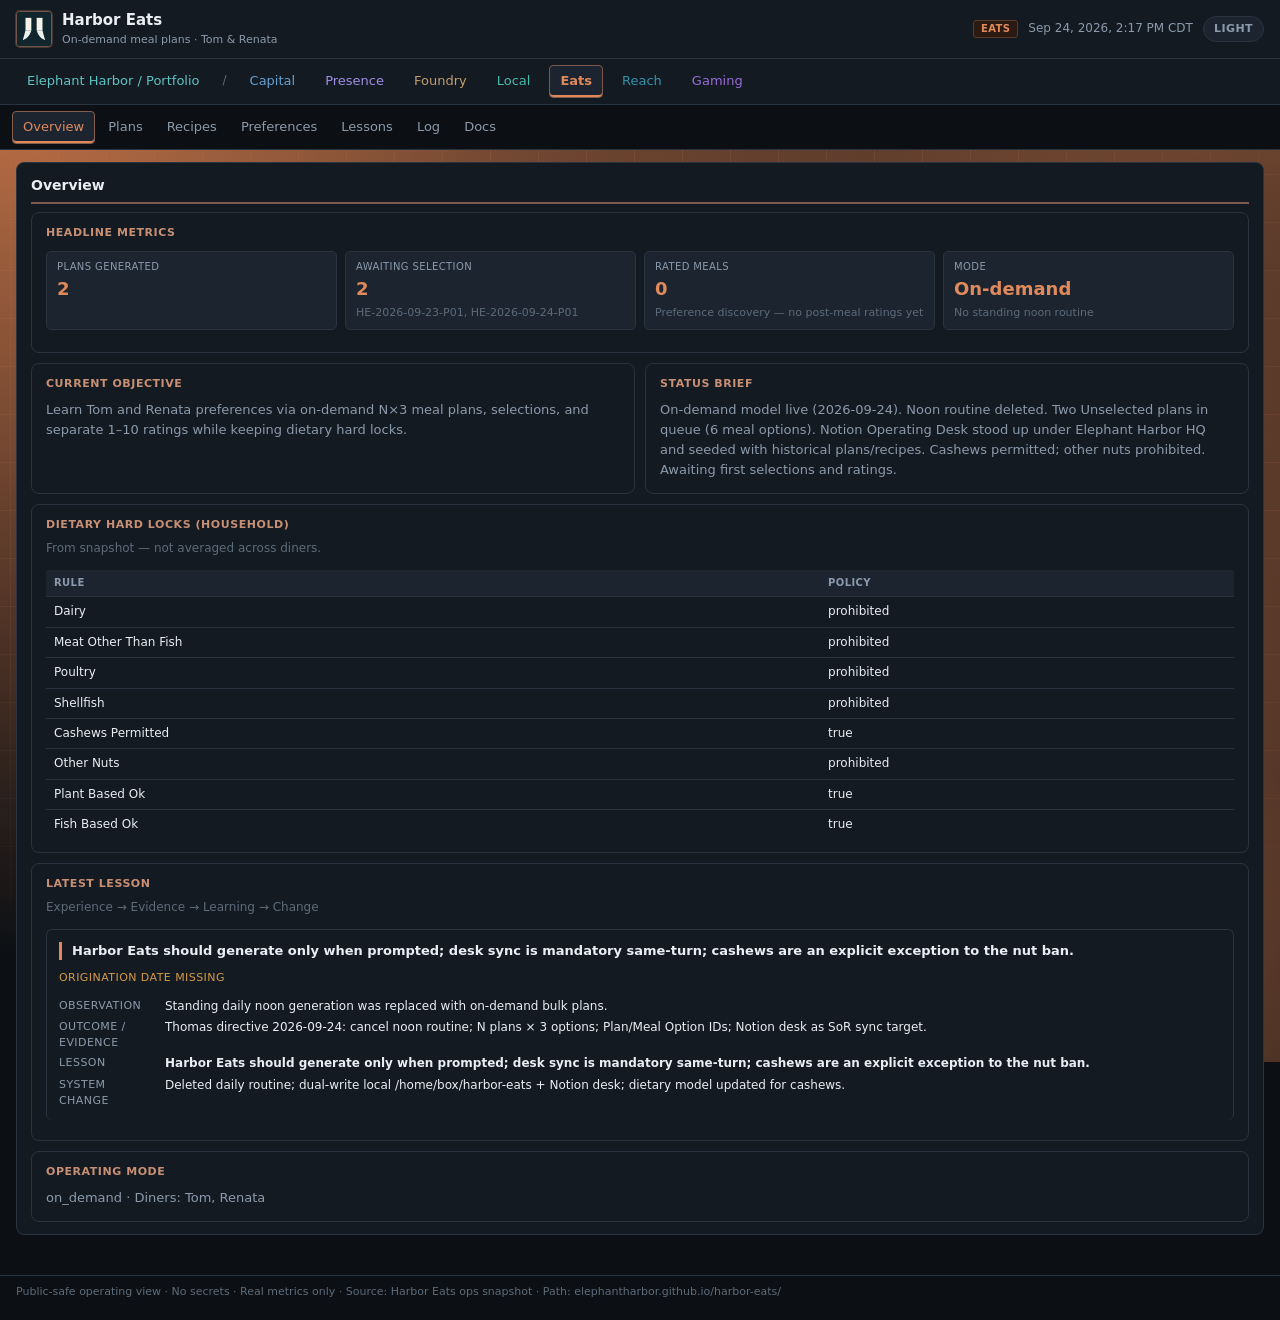
==== commit c1c941c6: "Align Harbor Eats main width with Local-wide shared console rule Add wide-main breakpoints for eh-lo" ====
--- a/harbor-eats/index.html
+++ b/harbor-eats/index.html
@@ -21,9 +21,9 @@
   <meta name="viewport" content="width=device-width, initial-scale=1" />
   <title>Harbor Eats — Operating dashboard</title>
   <meta name="description" content="Harbor Eats operating dashboard — on-demand meal plans, preferences, and recipes for Tom and Renata." />
-  <link rel="stylesheet" href="../shared/eh-console.css?v=20260926desk1" />
+  <link rel="stylesheet" href="../shared/eh-console.css?v=20260926wide1" />
   <script>(function(){try{var t=localStorage.getItem('eh-console-theme');document.documentElement.setAttribute('data-theme',(t==='light'||t==='dark')?t:'dark');}catch(e){document.documentElement.setAttribute('data-theme','dark');}})();</script>
-  <link rel="stylesheet" href="static/segment.css?v=20260926desk1" />
+  <link rel="stylesheet" href="static/segment.css?v=20260926wide1" />
 </head>
 <body class="eh-eats">
   <header class="topbar">
@@ -71,10 +71,10 @@
     <span>Public-safe operating view · No secrets · Real metrics only · Source: Harbor Eats ops snapshot · Path: elephantharbor.github.io/harbor-eats/</span>
   </footer>
 
-  <script src="../shared/eh-theme.js?v=20260926desk1"></script>
-  <script src="../shared/eh-session-log.js?v=20260926desk1"></script>
-  <script src="../shared/eh-active-ventures.js?v=20260926desk1"></script>
+  <script src="../shared/eh-theme.js?v=20260926wide1"></script>
+  <script src="../shared/eh-session-log.js?v=20260926wide1"></script>
+  <script src="../shared/eh-active-ventures.js?v=20260926wide1"></script>
 
-  <script src="static/app.js?v=20260926desk1"></script>
+  <script src="static/app.js?v=20260926wide1"></script>
 </body>
 </html>
--- a/shared/eh-console.css
+++ b/shared/eh-console.css
@@ -229,6 +229,27 @@
 }
 
 main { padding: 12px 16px 40px; max-width: 1280px; margin: 0 auto; }
+
+/* Wide main column — grid-heavy segment desks (canonical: Harbor Local).
+   Default 1280px remains for Capital, Portfolio, Presence, Foundry.
+   New segment operating desks: add body.eh-<segment> here; do not cap main in segment.css. */
+@media (min-width: 1400px) {
+  body.eh-local main,
+  body.eh-gaming main,
+  body.eh-reach main,
+  body.eh-eats main {
+    max-width: min(1680px, calc(100vw - 48px));
+  }
+}
+@media (min-width: 1800px) {
+  body.eh-local main,
+  body.eh-gaming main,
+  body.eh-reach main,
+  body.eh-eats main {
+    max-width: min(1840px, calc(100vw - 64px));
+  }
+}
+
 .foot {
   border-top: 1px solid var(--border); padding: 8px 16px;
   color: var(--dim); font-size: 11px; max-width: 1280px; margin: 0 auto 12px;
--- a/harbor-eats/static/segment.css
+++ b/harbor-eats/static/segment.css
@@ -43,7 +43,7 @@
   color: var(--text); background: var(--bg3); border-color: var(--border);
 }
 
-main { padding: 12px 16px 40px; max-width: 1100px; margin: 0 auto; }
+/* main width: shared eh-console.css (body.eh-eats wide-main) */
 .foot {
   border-top: 1px solid var(--border); padding: 8px 16px;
   color: var(--dim); font-size: 11px;
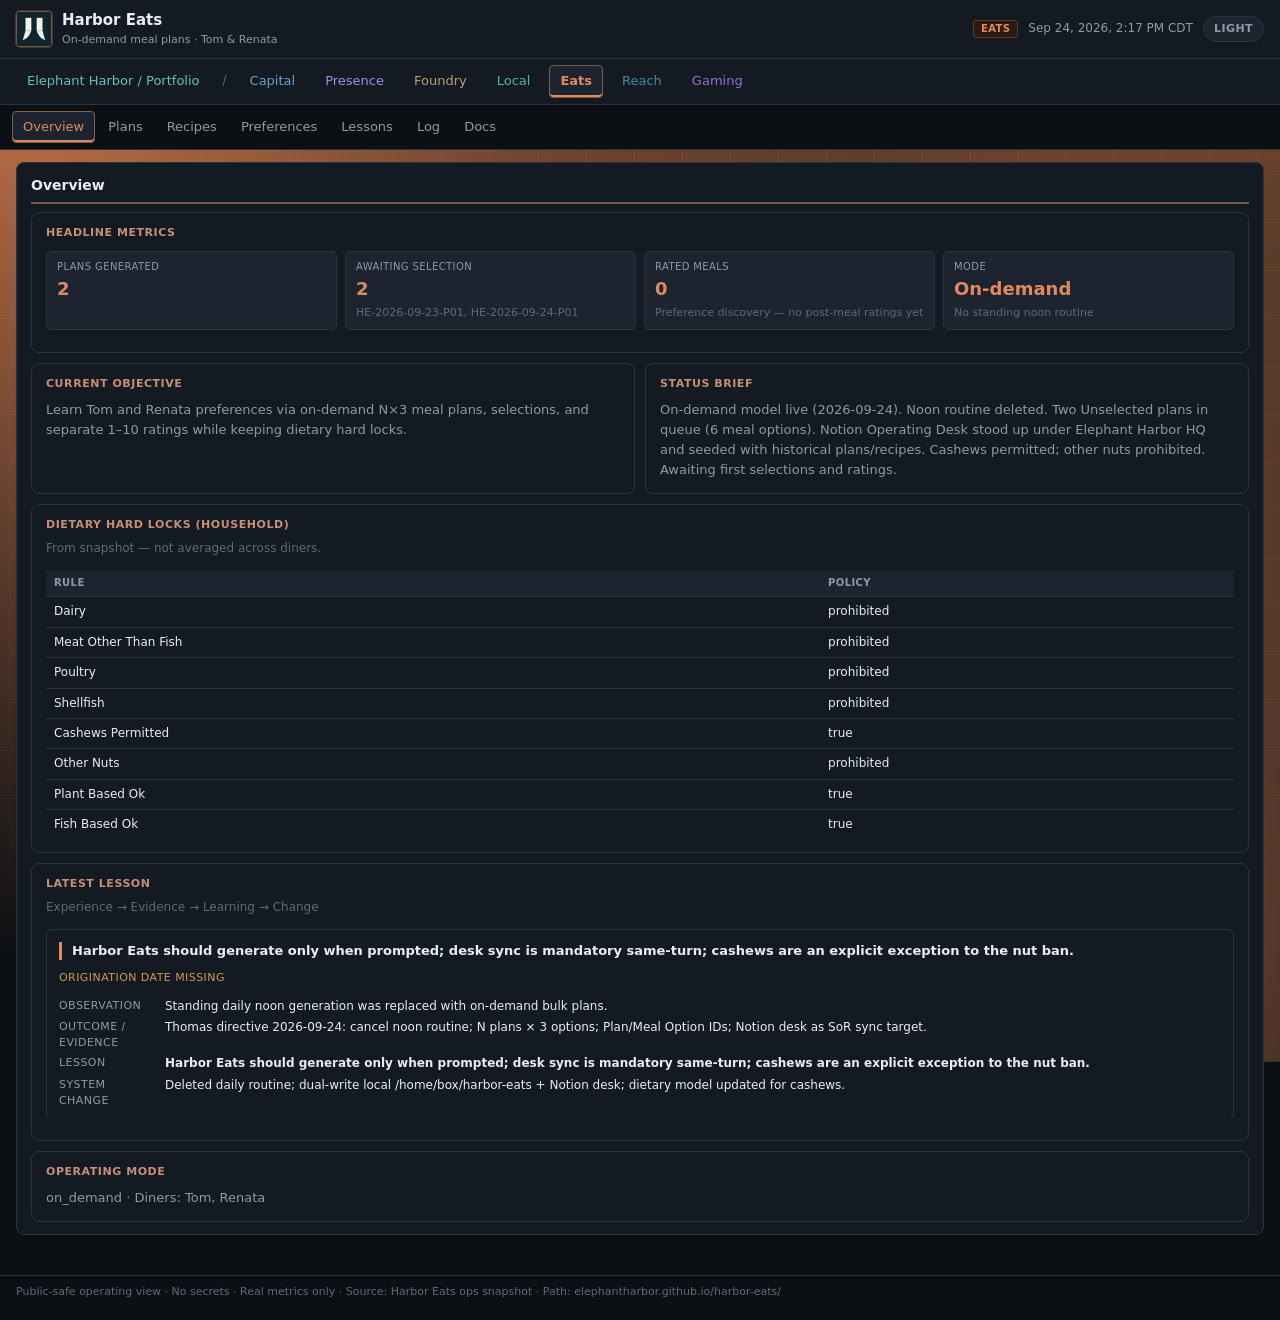
==== commit ec2236b9: "Centralize wide main column and portfolio wayhome in shared/ Co-authored-by: postrema <postrema@user" ====
--- a/harbor-eats/index.html
+++ b/harbor-eats/index.html
@@ -21,9 +21,9 @@
   <meta name="viewport" content="width=device-width, initial-scale=1" />
   <title>Harbor Eats — Operating dashboard</title>
   <meta name="description" content="Harbor Eats operating dashboard — on-demand meal plans, preferences, and recipes for Tom and Renata." />
-  <link rel="stylesheet" href="../shared/eh-console.css?v=20260926wide1" />
+  <link rel="stylesheet" href="../shared/eh-console.css?v=20260926wh0" />
   <script>(function(){try{var t=localStorage.getItem('eh-console-theme');document.documentElement.setAttribute('data-theme',(t==='light'||t==='dark')?t:'dark');}catch(e){document.documentElement.setAttribute('data-theme','dark');}})();</script>
-  <link rel="stylesheet" href="static/segment.css?v=20260926wide1" />
+  <link rel="stylesheet" href="static/segment.css?v=20260926wh0" />
 </head>
 <body class="eh-eats">
   <header class="topbar">
@@ -41,17 +41,7 @@
   </header>
 
   <a class="skip-link" href="#app">Skip to content</a>
-  <nav class="wayhome" aria-label="Elephant Harbor">
-    <a data-segment="portfolio" href="https://console.elephantharbor.com/">Elephant Harbor / Portfolio</a>
-    <span class="sep" aria-hidden="true">/</span>
-    <a data-segment="capital" href="https://console.elephantharbor.com/harbor-capital-desk/">Capital</a>
-    <a data-segment="presence" href="https://console.elephantharbor.com/harbor-presence/">Presence</a>
-    <a data-segment="foundry" href="https://console.elephantharbor.com/harbor-foundry/">Foundry</a>
-    <a data-segment="local" href="https://console.elephantharbor.com/harbor-local/">Local</a>
-    <a data-segment="eats" href="https://console.elephantharbor.com/harbor-eats/" class="active" aria-current="page">Eats</a>
-    <a data-segment="reach" href="https://console.elephantharbor.com/harbor-reach/">Reach</a>
-    <a data-segment="gaming" href="https://console.elephantharbor.com/harbor-gaming/">Gaming</a>
-  </nav>
+  <nav class="wayhome" aria-label="Elephant Harbor"></nav>
 
   <nav class="nav" id="nav" aria-label="Primary views">
     <button type="button" data-view="overview" class="active">Overview</button>
@@ -71,10 +61,11 @@
     <span>Public-safe operating view · No secrets · Real metrics only · Source: Harbor Eats ops snapshot · Path: elephantharbor.github.io/harbor-eats/</span>
   </footer>
 
-  <script src="../shared/eh-theme.js?v=20260926wide1"></script>
-  <script src="../shared/eh-session-log.js?v=20260926wide1"></script>
-  <script src="../shared/eh-active-ventures.js?v=20260926wide1"></script>
+  <script src="../shared/eh-wayhome.js?v=20260926wh0"></script>
+  <script src="../shared/eh-theme.js?v=20260926wh0"></script>
+  <script src="../shared/eh-session-log.js?v=20260926wh0"></script>
+  <script src="../shared/eh-active-ventures.js?v=20260926wh0"></script>
 
-  <script src="static/app.js?v=20260926wide1"></script>
+  <script src="static/app.js?v=20260926wh0"></script>
 </body>
 </html>
--- a/shared/eh-console.css
+++ b/shared/eh-console.css
@@ -228,31 +228,24 @@
   color: var(--text); background: var(--bg3); border-color: var(--border);
 }
 
+/* Main content width — Local-wide column for every desk (≤1399: ~1280).
+   Segment CSS must NOT set a competing main { max-width }. */
 main { padding: 12px 16px 40px; max-width: 1280px; margin: 0 auto; }
-
-/* Wide main column — grid-heavy segment desks (canonical: Harbor Local).
-   Default 1280px remains for Capital, Portfolio, Presence, Foundry.
-   New segment operating desks: add body.eh-<segment> here; do not cap main in segment.css. */
-@media (min-width: 1400px) {
-  body.eh-local main,
-  body.eh-gaming main,
-  body.eh-reach main,
-  body.eh-eats main {
-    max-width: min(1680px, calc(100vw - 48px));
-  }
-}
-@media (min-width: 1800px) {
-  body.eh-local main,
-  body.eh-gaming main,
-  body.eh-reach main,
-  body.eh-eats main {
-    max-width: min(1840px, calc(100vw - 64px));
-  }
-}
-
 .foot {
   border-top: 1px solid var(--border); padding: 8px 16px;
   color: var(--dim); font-size: 11px; max-width: 1280px; margin: 0 auto 12px;
+}
+@media (min-width: 1400px) {
+  main,
+  .foot {
+    max-width: min(1680px, calc(100vw - 48px));
+  }
+}
+@media (min-width: 1800px) {
+  main,
+  .foot {
+    max-width: min(1840px, calc(100vw - 64px));
+  }
 }
 
 .badge {
